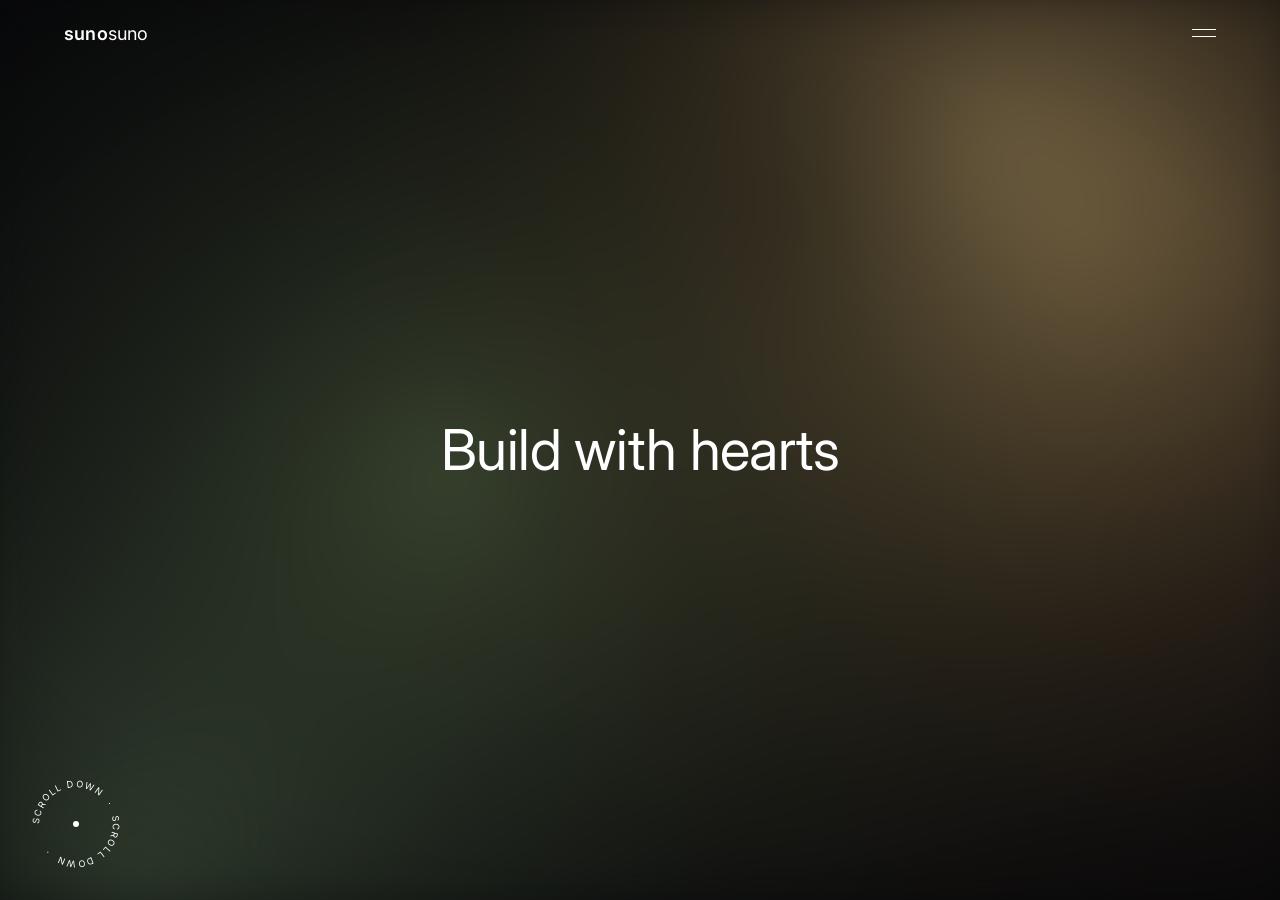
==== index.html @ 9d768d00 "Remove italic-"i" wordmark detail from headline Only the letter "i" was rendering italic while the r" ====
<!doctype html>
<html lang="ja">
<head>
  <meta charset="UTF-8" />
  <meta name="viewport" content="width=device-width, initial-scale=1.0" />
  <title>sunosuno</title>
  <meta name="description" content="sunosuno — KV placeholder page." />

  <!-- Roobert is a licensed typeface; Inter is used as the closest open
       substitute per DESIGN.md. Swap for the real Roobert webfont when
       licensed. -->
  <link rel="preconnect" href="https://fonts.googleapis.com" />
  <link rel="preconnect" href="https://fonts.gstatic.com" crossorigin />
  <link href="https://fonts.googleapis.com/css2?family=Inter:wght@300;400;600&family=Raleway:wght@400&display=swap" rel="stylesheet" />

  <link rel="stylesheet" href="style.css" />
</head>
<body>

  <section class="kv" aria-label="Hero">
    <canvas id="kv-fluid" class="kv-fluid" aria-hidden="true"></canvas>

    <header class="kv-nav">
      <a href="#" class="kv-nav__logo"><strong>suno</strong>suno</a>

      <button type="button" class="kv-nav__toggle" aria-label="Open menu" aria-expanded="false">
        <span></span>
        <span></span>
      </button>
    </header>

    <div class="kv-content">
      <!-- TODO: replace with your own headline copy. -->
      <h1 class="kv-headline">Build with hearts</h1>
    </div>

    <div class="scroll-badge" aria-hidden="true">
      <svg class="scroll-badge__ring" viewBox="0 0 100 100" xmlns="http://www.w3.org/2000/svg">
        <defs>
          <path id="scrollCircle" d="M 50,50 m -38,0 a 38,38 0 1,1 76,0 a 38,38 0 1,1 -76,0" />
        </defs>
        <text>
          <textPath href="#scrollCircle" startOffset="0%">SCROLL DOWN&#160;&#160;·&#160;&#160;SCROLL DOWN&#160;&#160;·&#160;&#160;</textPath>
        </text>
      </svg>
      <span class="scroll-badge__dot"></span>
    </div>
  </section>

  <div class="cursor-dot" aria-hidden="true"></div>

  <script src="fluid.js"></script>
  <script src="cursor.js"></script>
  <script src="script.js"></script>
</body>
</html>
---- style.css ----
/* ==========================================================================
   Style tokens — sourced from theme.css / tokens.json / variables.css
   (monopo saigon extraction) — do not hand-edit values here without
   checking DESIGN.md first.
   ========================================================================== */
:root {
  /* Colors */
  --color-obsidian: #000000;
  --color-paper: #ffffff;
  --color-inkstone: #181818;
  --color-felt-gray: #6d6d6d;
  --color-slate-pill: #636363;
  --color-ash-mist: #9a9a9a;
  --color-pewter: #808080;
  --color-iridescent-fade: #a02d25;

  /* Iridescent hero gradient stops (kept for reference / future sections) */
  --grad-sage: rgb(160, 224, 171);
  --grad-amber: rgb(255, 172, 46);
  --grad-oxblood: rgb(165, 45, 37);

  /* KV fluid backdrop — muted liquid-metal palette matched to monopo.vn's
     live hero (dark base + olive / bronze / amber, not the brighter
     sage/amber/oxblood trio above). Actual pixels are drawn in fluid.js;
     these are here for any CSS that needs to reference the same family. */
  --fluid-bg: #07070a;
  --fluid-olive: #46543c;
  --fluid-bronze: #8a704a;
  --fluid-amber: #d8b478;

  /* Typography — Font families (Roobert substitute: Inter) */
  --font-roobert: 'Inter', ui-sans-serif, system-ui, -apple-system, BlinkMacSystemFont, "Segoe UI", Roboto, sans-serif;
  --font-raleway: 'Raleway', ui-sans-serif, system-ui, -apple-system, BlinkMacSystemFont, "Segoe UI", Roboto, sans-serif;
  --font-system-ui: system-ui, -apple-system, BlinkMacSystemFont, "Segoe UI", Roboto, sans-serif;

  /* Typography — Scale */
  --text-caption: 12px;
  --leading-caption: 1.19;
  --text-body: 18px;
  --leading-body: 1.21;
  --text-heading-lg: 94px;
  --leading-heading-lg: 1.1;
  --text-display: 225px;
  --leading-display: 1.25;

  /* Spacing */
  --spacing-8: 8px;
  --spacing-12: 12px;
  --spacing-28: 28px;
  --spacing-40: 40px;
  --spacing-48: 48px;
  --spacing-64: 64px;

  /* Layout */
  --page-max-width: 1078px;
  --nav-height: 66px;

  /* Radius */
  --radius-full: 75.024px;

  /* Motion */
  --ease-glide: cubic-bezier(0.19, 1, 0.22, 1);
}

* { box-sizing: border-box; }

html, body {
  margin: 0;
  padding: 0;
  width: 100%;
  height: 100%;
  background: var(--color-obsidian);
  overflow-x: hidden;
}

body {
  font-family: var(--font-roobert);
  color: var(--color-paper);
  -webkit-font-smoothing: antialiased;
}

a { color: inherit; text-decoration: none; }

/* ==========================================================================
   KV / Hero
   ========================================================================== */

.kv {
  position: relative;
  width: 100%;
  height: 100svh;
  min-height: 560px;
  overflow: hidden;
  background: var(--fluid-bg);
}

/* Liquid backdrop — a <canvas> painted by fluid.js with slow-drifting,
   softly blurred blobs (olive / bronze / amber on near-black), blended
   with 'screen' + 'multiply' to approximate monopo.vn's liquid-metal KV.
   The blur happens on the canvas element itself so the JS can stay a
   cheap 2D radial-gradient draw rather than a WebGL shader. */
.kv-fluid {
  position: absolute;
  inset: 0;
  display: block;
  width: 100%;
  height: 100%;
  filter: blur(30px) saturate(1.2);
  transform: scale(1.06); /* hide the blurred edge */
}

.kv-fluid::after {
  content: '';
}

/* subtle dark vignette at the edges, keeps text legible everywhere */
.kv::after {
  content: '';
  position: absolute;
  inset: 0;
  z-index: 1;
  pointer-events: none;
  background: radial-gradient(120% 100% at 50% 50%, transparent 45%, rgba(0, 0, 0, 0.55) 100%);
}

@media (prefers-reduced-motion: reduce) {
  .scroll-badge__ring { animation: none; }
}

/* ==========================================================================
   Top navigation — transparent, floats over the KV
   ========================================================================== */

.kv-nav {
  /* Anchored to the true viewport edges (not the centered 1078px content
     column) so the logo and hamburger sit out toward the sides, matching
     monopo.vn's nav — on a wide screen a centered max-width nav left them
     stranded far from the actual edges. */
  position: absolute;
  top: 0;
  left: 0;
  right: 0;
  z-index: 10;
  height: var(--nav-height);
  display: flex;
  align-items: center;
  justify-content: space-between;
  padding: 0 var(--spacing-64);
}

.kv-nav__logo {
  font-family: var(--font-roobert);
  font-size: var(--text-body);
  font-weight: 400;
  letter-spacing: 0.01em;
}

.kv-nav__logo strong {
  font-weight: 600;
}

/* Hamburger toggle — two hairlines that ease into an X, matching
   monopo's minimal top-right menu affordance. Not wired to a panel yet
   since this build is KV-only. */
.kv-nav__toggle {
  appearance: none;
  background: none;
  border: 0;
  padding: var(--spacing-8);
  margin: 0 calc(var(--spacing-8) * -1);
  display: flex;
  flex-direction: column;
  justify-content: center;
  gap: 6px;
  width: 40px;
  height: 40px;
  cursor: pointer;
}

.kv-nav__toggle span {
  display: block;
  width: 100%;
  height: 1px;
  background: var(--color-paper);
  transition: transform 0.8s var(--ease-glide), opacity 0.4s ease;
}

.kv-nav__toggle:hover span {
  opacity: 0.7;
}

.kv-nav__toggle.is-open span:first-child {
  transform: translateY(3.5px) rotate(45deg);
}

.kv-nav__toggle.is-open span:last-child {
  transform: translateY(-3.5px) rotate(-45deg);
}

@media (max-width: 720px) {
  .kv-nav { padding: 0 var(--spacing-28); }
}

/* ==========================================================================
   Headline
   ========================================================================== */

.kv-content {
  position: relative;
  z-index: 5;
  height: 100%;
  display: flex;
  align-items: center;
  justify-content: center;
  text-align: center;
  padding: 0 var(--spacing-28);
}

.kv-headline {
  margin: 0;
  font-family: var(--font-roobert);
  font-weight: 400;
  font-size: clamp(26px, 4.4vw, 68px);
  line-height: var(--leading-heading-lg);
  letter-spacing: -0.01em;
  color: var(--color-paper);
  max-width: 28ch;
}

/* ==========================================================================
   Rotating scroll-down badge (bottom-left)
   ========================================================================== */

.scroll-badge {
  position: absolute;
  left: var(--spacing-28);
  bottom: var(--spacing-28);
  z-index: 10;
  width: 96px;
  height: 96px;
}

.scroll-badge__ring {
  width: 100%;
  height: 100%;
  animation: spin 14s linear infinite;
}

@keyframes spin {
  from { transform: rotate(0deg); }
  to { transform: rotate(360deg); }
}

.scroll-badge text {
  fill: var(--color-paper);
  font-family: var(--font-roobert);
  font-size: 9.5px;
  letter-spacing: 0.15em;
}

.scroll-badge__dot {
  position: absolute;
  top: 50%;
  left: 50%;
  transform: translate(-50%, -50%);
  width: 6px;
  height: 6px;
  border-radius: 50%;
  background: var(--color-paper);
}

@media (max-width: 720px) {
  .scroll-badge { width: 72px; height: 72px; }
}

/* ==========================================================================
   Cursor follower — a soft white ring that eases toward the pointer
   (lerp'd in cursor.js), matching the custom-cursor touch common on
   agency sites like monopo.vn. Only enabled for real mice (see
   cursor.js), so touch devices keep their normal tap behavior untouched.
   ========================================================================== */

.cursor-dot {
  position: fixed;
  top: 0;
  left: 0;
  z-index: 50;
  width: 10px;
  height: 10px;
  margin: -5px 0 0 -5px; /* center on its own x/y */
  border-radius: 50%;
  background: var(--color-paper);
  pointer-events: none;
  opacity: 0;
  transform: translate3d(-100px, -100px, 0);
  transition: opacity 0.3s ease;
}

.cursor-dot.is-visible {
  opacity: 1;
}
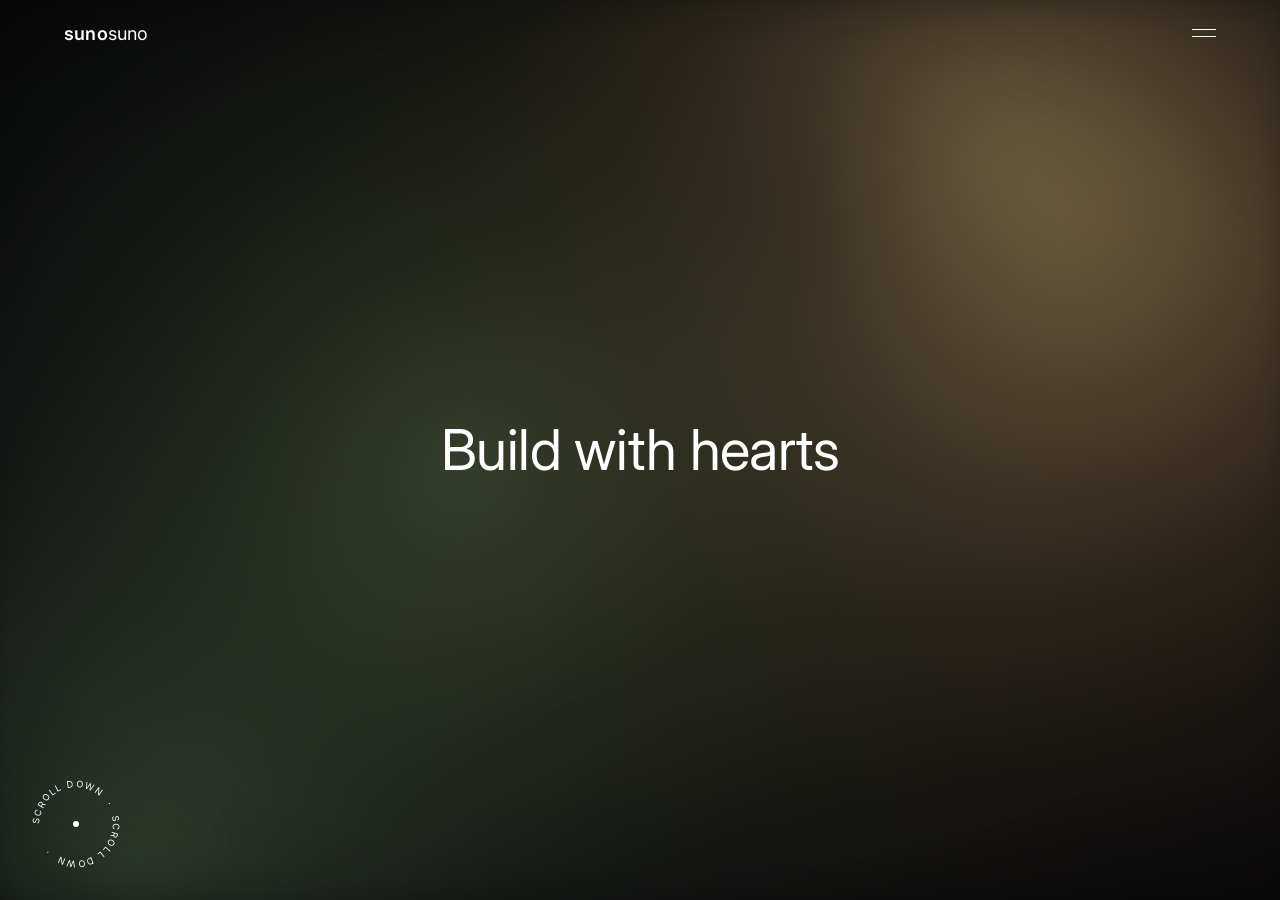
==== commit f1713dc6: "Add site menu and Peppa Terms of Service pages (EN/JA) The top-right toggle now opens a full-screen " ====
--- a/index.html
+++ b/index.html
@@ -23,7 +23,7 @@
     <header class="kv-nav">
       <a href="#" class="kv-nav__logo"><strong>suno</strong>suno</a>
 
-      <button type="button" class="kv-nav__toggle" aria-label="Open menu" aria-expanded="false">
+      <button type="button" class="kv-nav__toggle" aria-label="Open menu" aria-expanded="false" aria-controls="site-menu">
         <span></span>
         <span></span>
       </button>
@@ -47,6 +47,14 @@
     </div>
   </section>
 
+  <nav id="site-menu" class="menu-panel" aria-label="Site menu">
+    <ul class="menu-panel__list">
+      <li><a class="menu-panel__link" href="./" aria-current="page">Home</a></li>
+      <li><a class="menu-panel__link" href="terms/">Terms of Service</a></li>
+      <li><a class="menu-panel__link" href="ja/terms/" lang="ja">利用規約</a></li>
+    </ul>
+  </nav>
+
   <div class="cursor-dot" aria-hidden="true"></div>
 
   <script src="fluid.js"></script>
--- a/style.css
+++ b/style.css
@@ -140,7 +140,7 @@
   top: 0;
   left: 0;
   right: 0;
-  z-index: 10;
+  z-index: 30; /* above .menu-panel so the toggle can close it */
   height: var(--nav-height);
   display: flex;
   align-items: center;
@@ -160,8 +160,8 @@
 }
 
 /* Hamburger toggle — two hairlines that ease into an X, matching
-   monopo's minimal top-right menu affordance. Not wired to a panel yet
-   since this build is KV-only. */
+   monopo's minimal top-right menu affordance. Opens .menu-panel
+   (script.js). */
 .kv-nav__toggle {
   appearance: none;
   background: none;
@@ -299,3 +299,68 @@
 .cursor-dot.is-visible {
   opacity: 1;
 }
+
+/* ==========================================================================
+   Menu panel — full-screen overlay opened by the top-right toggle.
+   Sits under .kv-nav (z 30) so the same toggle morphs into the close X.
+   ========================================================================== */
+
+.menu-panel {
+  position: fixed;
+  inset: 0;
+  z-index: 20;
+  display: flex;
+  align-items: center;
+  padding: var(--nav-height) var(--spacing-64) var(--spacing-48);
+  background: var(--color-obsidian);
+  opacity: 0;
+  visibility: hidden;
+  transition: opacity 0.6s var(--ease-glide), visibility 0s linear 0.6s;
+}
+
+.menu-panel.is-open {
+  opacity: 1;
+  visibility: visible;
+  transition: opacity 0.6s var(--ease-glide);
+}
+
+.menu-panel__list {
+  list-style: none;
+  margin: 0 auto;
+  padding: 0;
+  width: 100%;
+  max-width: var(--page-max-width);
+  display: grid;
+  gap: var(--spacing-12);
+}
+
+.menu-panel__link {
+  font-family: var(--font-roobert);
+  font-weight: 300;
+  font-size: clamp(32px, 5vw, 56px);
+  line-height: 1.15;
+  letter-spacing: -0.01em;
+  color: var(--color-paper);
+  transition: color 0.4s ease;
+}
+
+.menu-panel__link:hover,
+.menu-panel__link[aria-current="page"] {
+  color: var(--color-felt-gray);
+}
+
+.menu-panel__link:focus-visible,
+.kv-nav__toggle:focus-visible {
+  outline: 1px solid var(--color-paper);
+  outline-offset: 6px;
+}
+
+html.menu-open { overflow: hidden; }
+
+@media (max-width: 720px) {
+  .menu-panel { padding: var(--nav-height) var(--spacing-28) var(--spacing-48); }
+}
+
+@media (prefers-reduced-motion: reduce) {
+  .menu-panel, .menu-panel.is-open, .kv-nav__toggle span { transition: none; }
+}
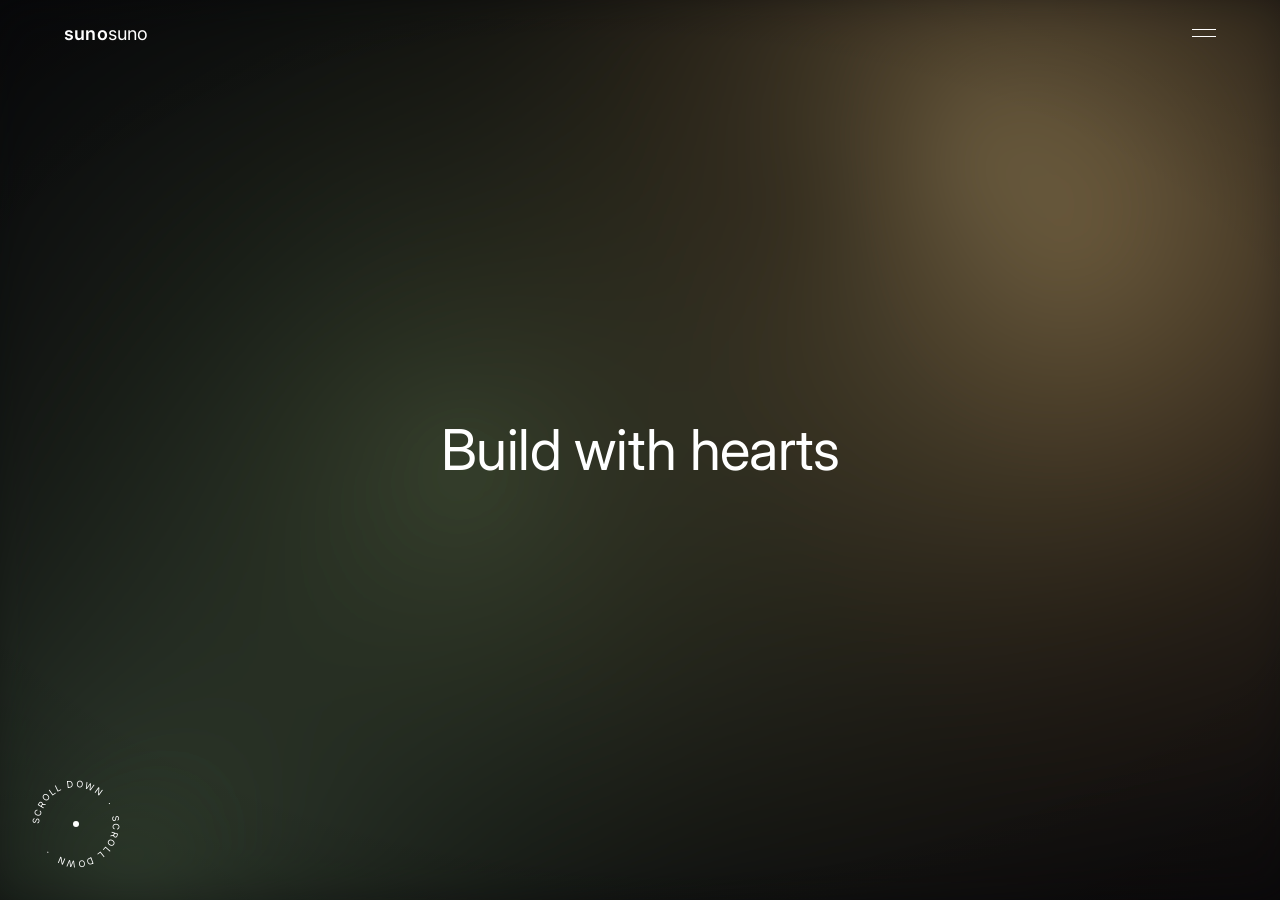
==== commit 3ff7d0cd: "Site menu: drop the Japanese terms entry The terms page has its own language switch, so one entry co" ====
--- a/index.html
+++ b/index.html
@@ -51,7 +51,6 @@
     <ul class="menu-panel__list">
       <li><a class="menu-panel__link" href="./" aria-current="page">Home</a></li>
       <li><a class="menu-panel__link" href="terms/">Terms of Service</a></li>
-      <li><a class="menu-panel__link" href="ja/terms/" lang="ja">利用規約</a></li>
     </ul>
   </nav>
 
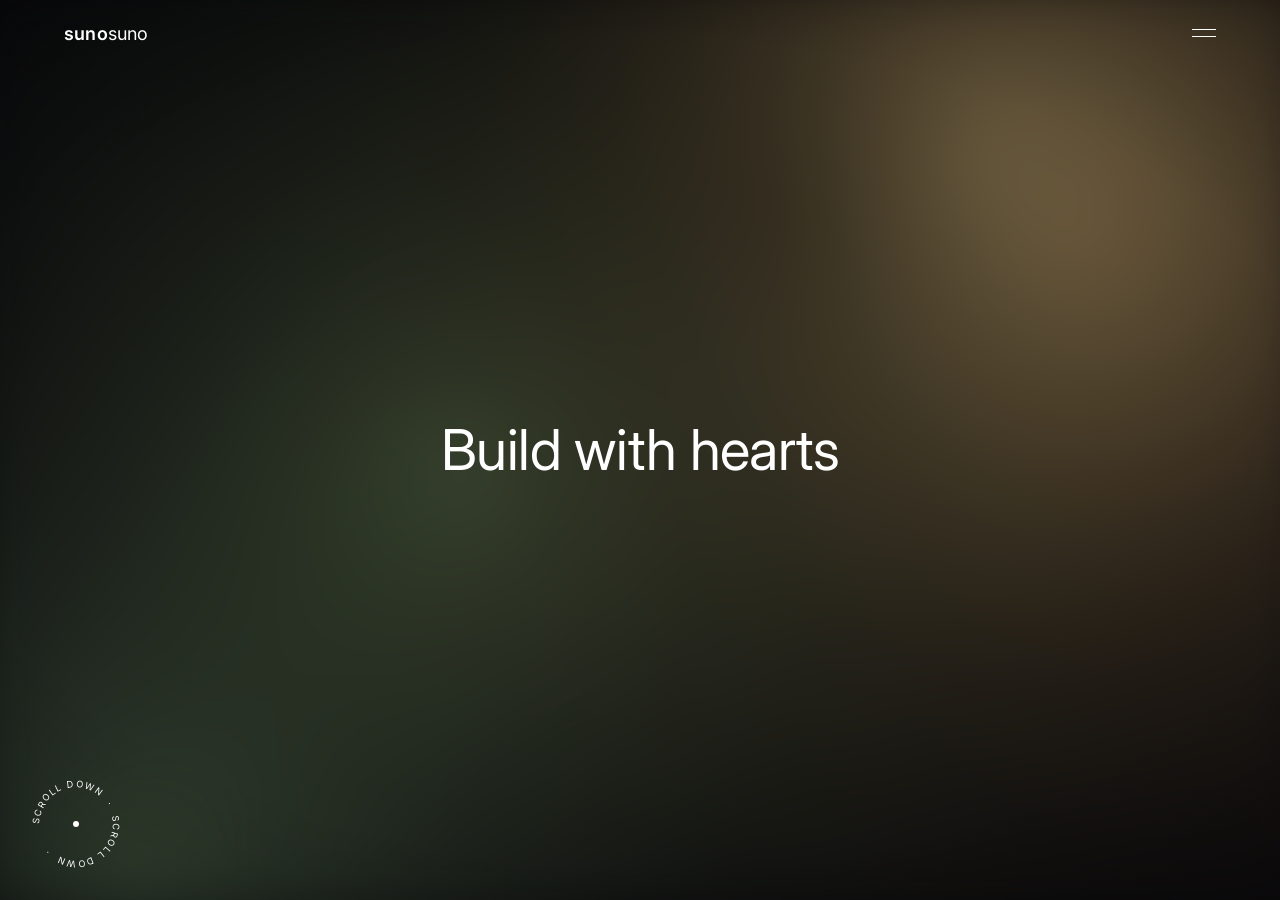
==== commit 1b6af083: "Add the privacy policy pages (EN/JA) and link them Terms now link the policy and mention ads and the" ====
--- a/index.html
+++ b/index.html
@@ -51,6 +51,7 @@
     <ul class="menu-panel__list">
       <li><a class="menu-panel__link" href="./" aria-current="page">Home</a></li>
       <li><a class="menu-panel__link" href="terms/">Terms of Service</a></li>
+      <li><a class="menu-panel__link" href="privacy/">Privacy Policy</a></li>
     </ul>
   </nav>
 
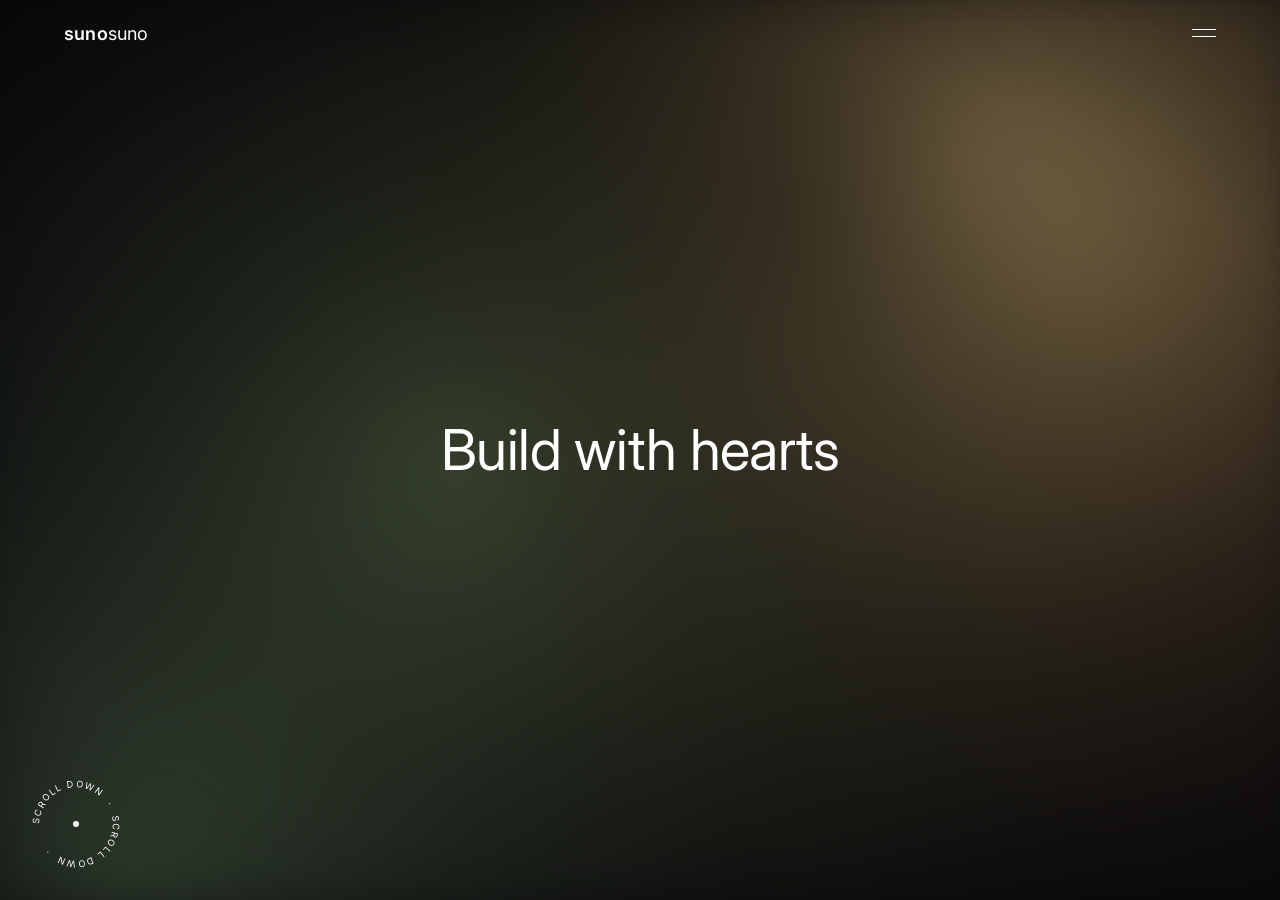
==== commit c462c029: "Add rounded-corner favicon favicon.ico (multi-size), 32px PNG, and 180px apple-touch-icon, all with " ====
--- a/index.html
+++ b/index.html
@@ -12,6 +12,10 @@
   <link rel="preconnect" href="https://fonts.googleapis.com" />
   <link rel="preconnect" href="https://fonts.gstatic.com" crossorigin />
   <link href="https://fonts.googleapis.com/css2?family=Inter:wght@300;400;600&family=Raleway:wght@400&display=swap" rel="stylesheet" />
+
+  <link rel="icon" href="favicon.ico" sizes="any" />
+  <link rel="icon" type="image/png" sizes="32x32" href="favicon-32.png" />
+  <link rel="apple-touch-icon" href="apple-touch-icon.png" />
 
   <link rel="stylesheet" href="style.css" />
 </head>
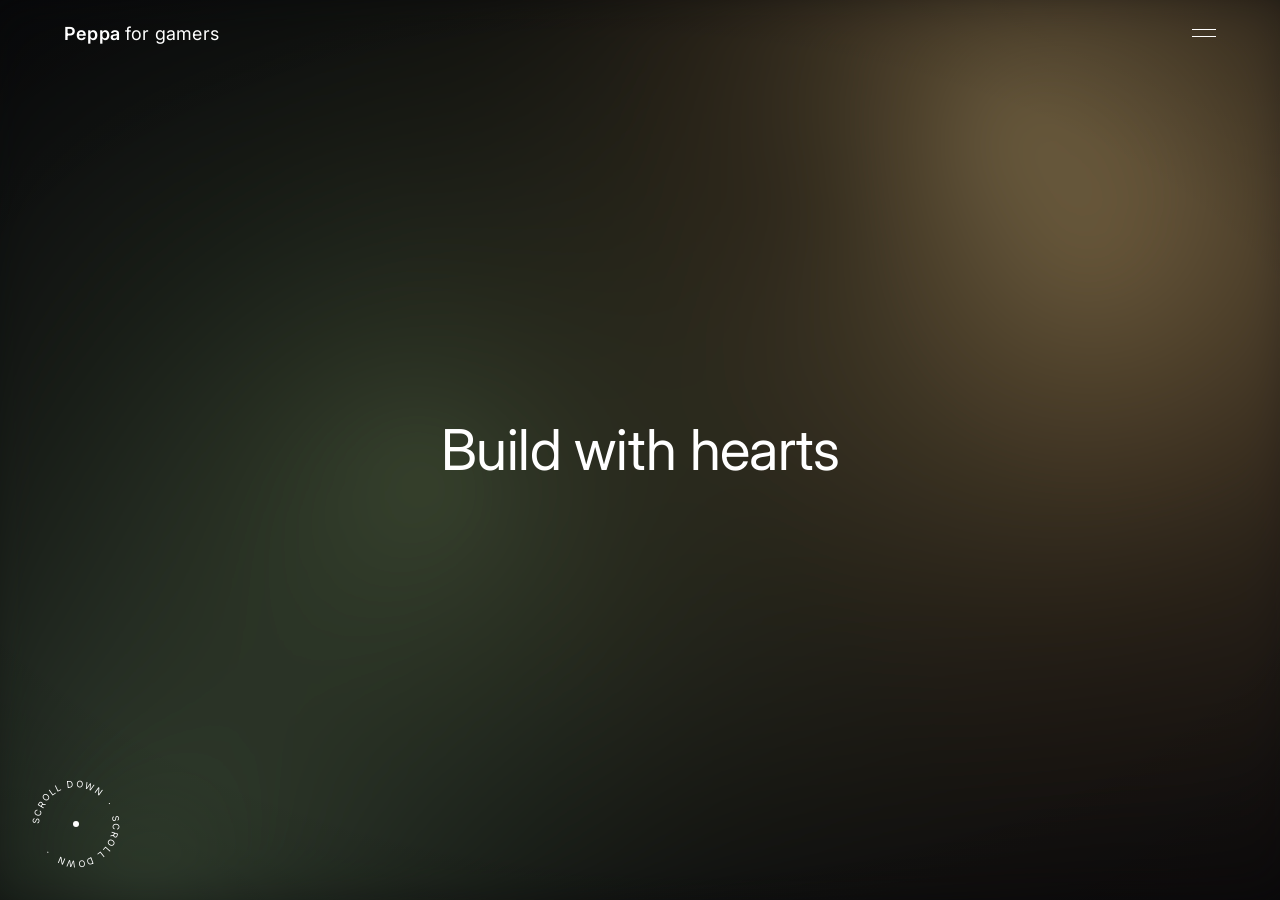
==== commit 6805fe84: "Rename site to "Peppa for gamers" Update the page title, meta description, and header logo on both t" ====
--- a/index.html
+++ b/index.html
@@ -3,8 +3,8 @@
 <head>
   <meta charset="UTF-8" />
   <meta name="viewport" content="width=device-width, initial-scale=1.0" />
-  <title>sunosuno</title>
-  <meta name="description" content="sunosuno — KV placeholder page." />
+  <title>Peppa for gamers</title>
+  <meta name="description" content="Peppa for gamers" />
 
   <!-- Roobert is a licensed typeface; Inter is used as the closest open
        substitute per DESIGN.md. Swap for the real Roobert webfont when
@@ -25,7 +25,7 @@
     <canvas id="kv-fluid" class="kv-fluid" aria-hidden="true"></canvas>
 
     <header class="kv-nav">
-      <a href="#" class="kv-nav__logo"><strong>suno</strong>suno</a>
+      <a href="#" class="kv-nav__logo"><strong>Peppa</strong> for gamers</a>
 
       <button type="button" class="kv-nav__toggle" aria-label="Open menu" aria-expanded="false" aria-controls="site-menu">
         <span></span>
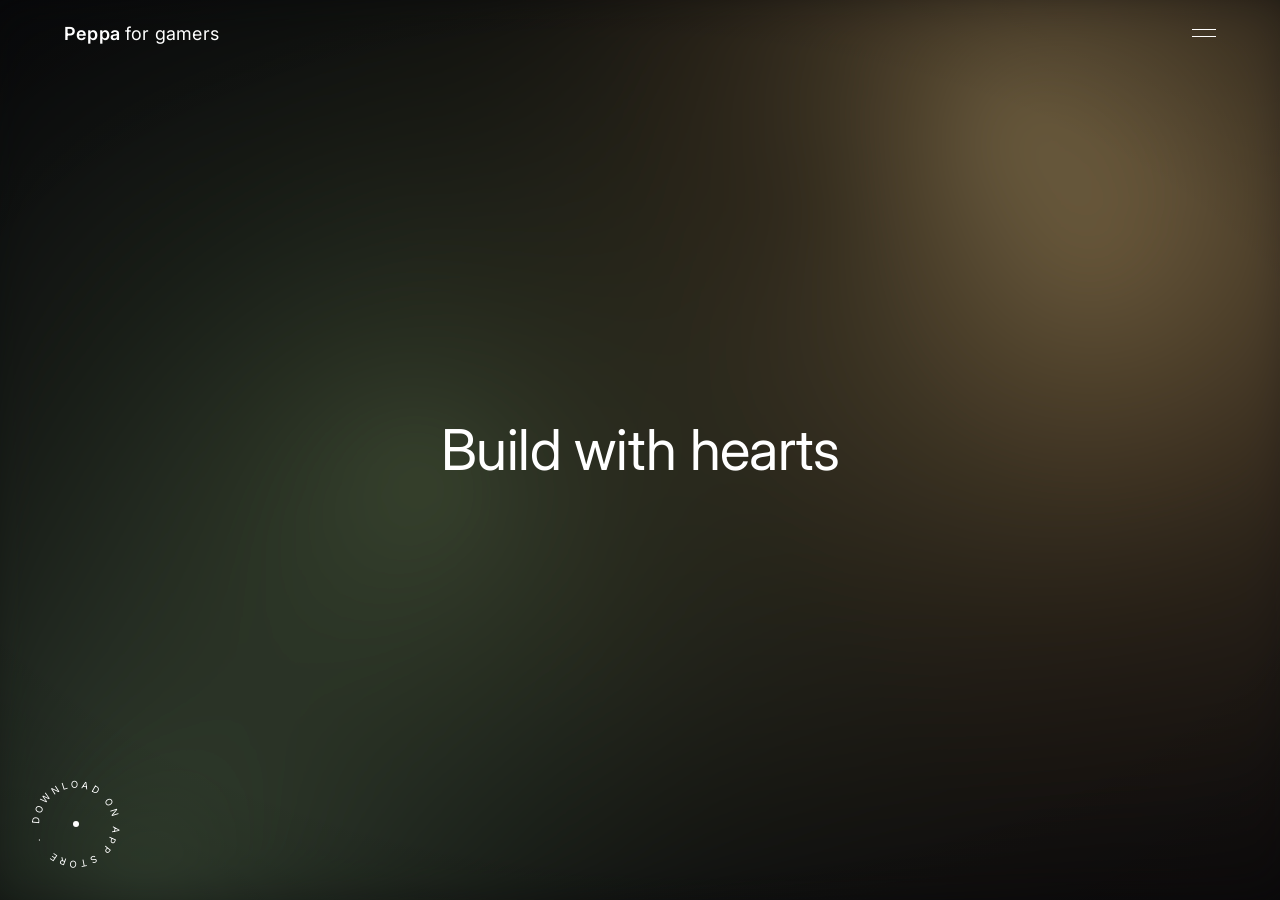
==== commit b386da1f: "Ring badge: "DOWNLOAD ON APP STORE", evenly spaced around the circle Set textLength to the ring circ" ====
--- a/index.html
+++ b/index.html
@@ -44,7 +44,8 @@
           <path id="scrollCircle" d="M 50,50 m -38,0 a 38,38 0 1,1 76,0 a 38,38 0 1,1 -76,0" />
         </defs>
         <text>
-          <textPath href="#scrollCircle" startOffset="0%">SCROLL DOWN&#160;&#160;·&#160;&#160;SCROLL DOWN&#160;&#160;·&#160;&#160;</textPath>
+          <!-- textLength = circumference (2π·38) so the text fills the ring evenly -->
+          <textPath href="#scrollCircle" startOffset="0" textLength="238" lengthAdjust="spacing">DOWNLOAD&#160;ON&#160;APP&#160;STORE&#160;&#160;·&#160;&#160;</textPath>
         </text>
       </svg>
       <span class="scroll-badge__dot"></span>
--- a/style.css
+++ b/style.css
@@ -254,8 +254,7 @@
 .scroll-badge text {
   fill: var(--color-paper);
   font-family: var(--font-roobert);
-  font-size: 9.5px;
-  letter-spacing: 0.15em;
+  font-size: 10px;
 }
 
 .scroll-badge__dot {
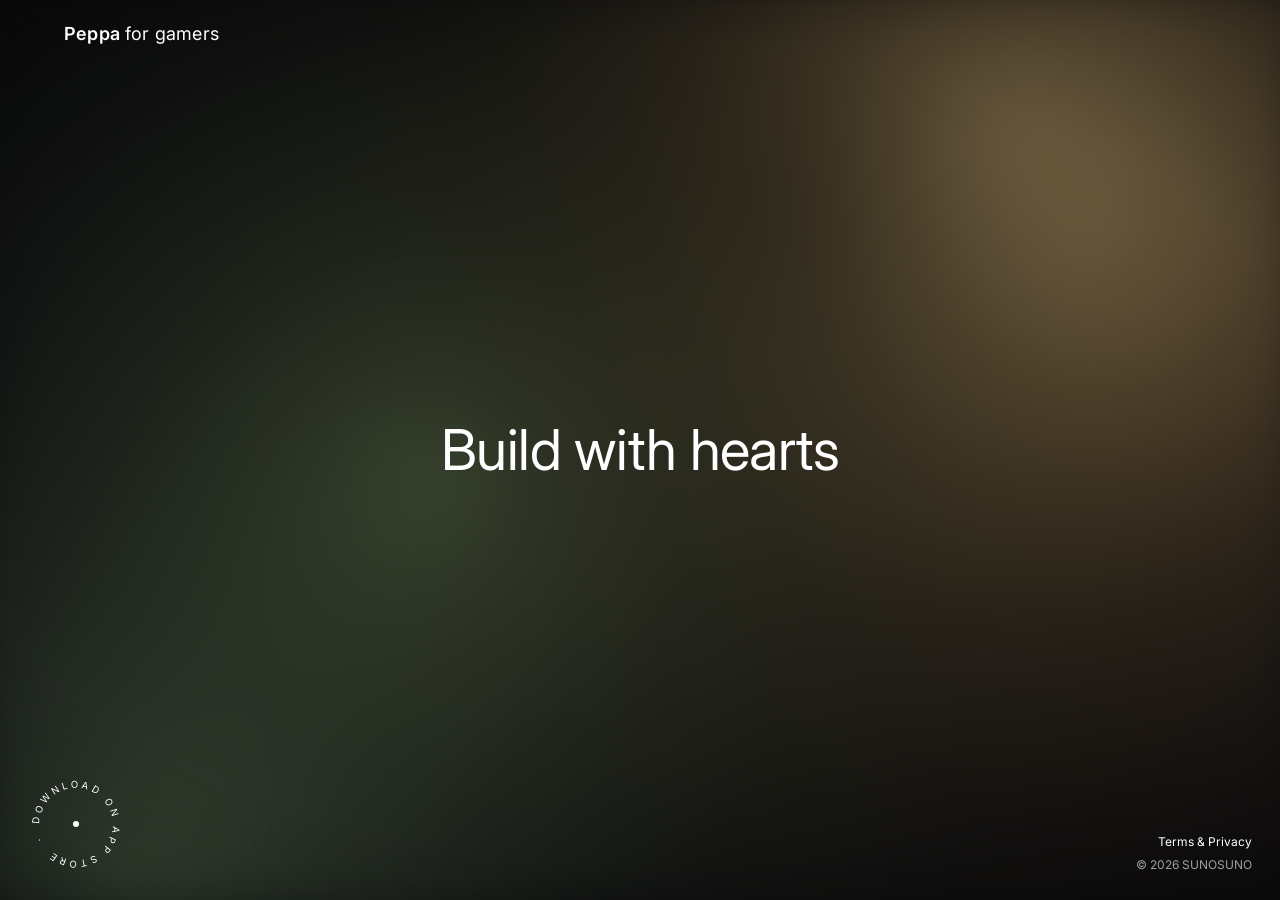
==== commit e7b67f21: "Replace hamburger menu with bottom-right Terms & Privacy links - KV: "Terms & Privacy" (both tappabl" ====
--- a/index.html
+++ b/index.html
@@ -26,11 +26,6 @@
 
     <header class="kv-nav">
       <a href="#" class="kv-nav__logo"><strong>Peppa</strong> for gamers</a>
-
-      <button type="button" class="kv-nav__toggle" aria-label="Open menu" aria-expanded="false" aria-controls="site-menu">
-        <span></span>
-        <span></span>
-      </button>
     </header>
 
     <div class="kv-content">
@@ -50,20 +45,16 @@
       </svg>
       <span class="scroll-badge__dot"></span>
     </div>
+    <!-- Bottom-right legal links. -->
+    <p class="site-links">
+      <span class="site-links__row"><a href="terms/">Terms</a> &amp; <a href="privacy/">Privacy</a></span>
+      <span class="site-links__row">&copy; 2026 SUNOSUNO</span>
+    </p>
   </section>
-
-  <nav id="site-menu" class="menu-panel" aria-label="Site menu">
-    <ul class="menu-panel__list">
-      <li><a class="menu-panel__link" href="./" aria-current="page">Home</a></li>
-      <li><a class="menu-panel__link" href="terms/">Terms of Service</a></li>
-      <li><a class="menu-panel__link" href="privacy/">Privacy Policy</a></li>
-    </ul>
-  </nav>
 
   <div class="cursor-dot" aria-hidden="true"></div>
 
   <script src="fluid.js"></script>
   <script src="cursor.js"></script>
-  <script src="script.js"></script>
 </body>
 </html>
--- a/style.css
+++ b/style.css
@@ -133,14 +133,14 @@
 
 .kv-nav {
   /* Anchored to the true viewport edges (not the centered 1078px content
-     column) so the logo and hamburger sit out toward the sides, matching
+     column) so the logo sits out toward the sides, matching
      monopo.vn's nav — on a wide screen a centered max-width nav left them
      stranded far from the actual edges. */
   position: absolute;
   top: 0;
   left: 0;
   right: 0;
-  z-index: 30; /* above .menu-panel so the toggle can close it */
+  z-index: 30;
   height: var(--nav-height);
   display: flex;
   align-items: center;
@@ -157,44 +157,6 @@
 
 .kv-nav__logo strong {
   font-weight: 600;
-}
-
-/* Hamburger toggle — two hairlines that ease into an X, matching
-   monopo's minimal top-right menu affordance. Opens .menu-panel
-   (script.js). */
-.kv-nav__toggle {
-  appearance: none;
-  background: none;
-  border: 0;
-  padding: var(--spacing-8);
-  margin: 0 calc(var(--spacing-8) * -1);
-  display: flex;
-  flex-direction: column;
-  justify-content: center;
-  gap: 6px;
-  width: 40px;
-  height: 40px;
-  cursor: pointer;
-}
-
-.kv-nav__toggle span {
-  display: block;
-  width: 100%;
-  height: 1px;
-  background: var(--color-paper);
-  transition: transform 0.8s var(--ease-glide), opacity 0.4s ease;
-}
-
-.kv-nav__toggle:hover span {
-  opacity: 0.7;
-}
-
-.kv-nav__toggle.is-open span:first-child {
-  transform: translateY(3.5px) rotate(45deg);
-}
-
-.kv-nav__toggle.is-open span:last-child {
-  transform: translateY(-3.5px) rotate(-45deg);
 }
 
 @media (max-width: 720px) {
@@ -300,66 +262,41 @@
 }
 
 /* ==========================================================================
-   Menu panel — full-screen overlay opened by the top-right toggle.
-   Sits under .kv-nav (z 30) so the same toggle morphs into the close X.
-   ========================================================================== */
-
-.menu-panel {
-  position: fixed;
-  inset: 0;
-  z-index: 20;
-  display: flex;
-  align-items: center;
-  padding: var(--nav-height) var(--spacing-64) var(--spacing-48);
-  background: var(--color-obsidian);
-  opacity: 0;
-  visibility: hidden;
-  transition: opacity 0.6s var(--ease-glide), visibility 0s linear 0.6s;
-}
-
-.menu-panel.is-open {
-  opacity: 1;
-  visibility: visible;
-  transition: opacity 0.6s var(--ease-glide);
-}
-
-.menu-panel__list {
-  list-style: none;
-  margin: 0 auto;
-  padding: 0;
-  width: 100%;
-  max-width: var(--page-max-width);
+   Bottom-right legal links — "Terms & Privacy" / "© 2026 SUNOSUNO".
+   Mirrors the scroll badge's 28px inset on the opposite corner.
+   ========================================================================== */
+
+.site-links {
+  position: absolute;
+  right: var(--spacing-28);
+  bottom: var(--spacing-28);
+  z-index: 10;
+  margin: 0;
   display: grid;
-  gap: var(--spacing-12);
-}
-
-.menu-panel__link {
-  font-family: var(--font-roobert);
-  font-weight: 300;
-  font-size: clamp(32px, 5vw, 56px);
-  line-height: 1.15;
-  letter-spacing: -0.01em;
+  gap: var(--spacing-8);
+  text-align: right;
+  font-family: var(--font-roobert);
+  font-size: var(--text-caption);
+  line-height: var(--leading-caption);
   color: var(--color-paper);
-  transition: color 0.4s ease;
-}
-
-.menu-panel__link:hover,
-.menu-panel__link[aria-current="page"] {
-  color: var(--color-felt-gray);
-}
-
-.menu-panel__link:focus-visible,
-.kv-nav__toggle:focus-visible {
+}
+
+.site-links__row:last-child {
+  opacity: 0.6;
+}
+
+.site-links a {
+  /* padding + negative margin enlarge the tap target without moving the text */
+  padding: var(--spacing-8) 2px;
+  margin: calc(var(--spacing-8) * -1) -2px;
+  transition: opacity 0.4s ease;
+}
+
+.site-links a:hover {
+  opacity: 0.6;
+}
+
+.site-links a:focus-visible {
   outline: 1px solid var(--color-paper);
-  outline-offset: 6px;
-}
-
-html.menu-open { overflow: hidden; }
-
-@media (max-width: 720px) {
-  .menu-panel { padding: var(--nav-height) var(--spacing-28) var(--spacing-48); }
-}
-
-@media (prefers-reduced-motion: reduce) {
-  .menu-panel, .menu-panel.is-open, .kv-nav__toggle span { transition: none; }
-}
+  outline-offset: 2px;
+}
